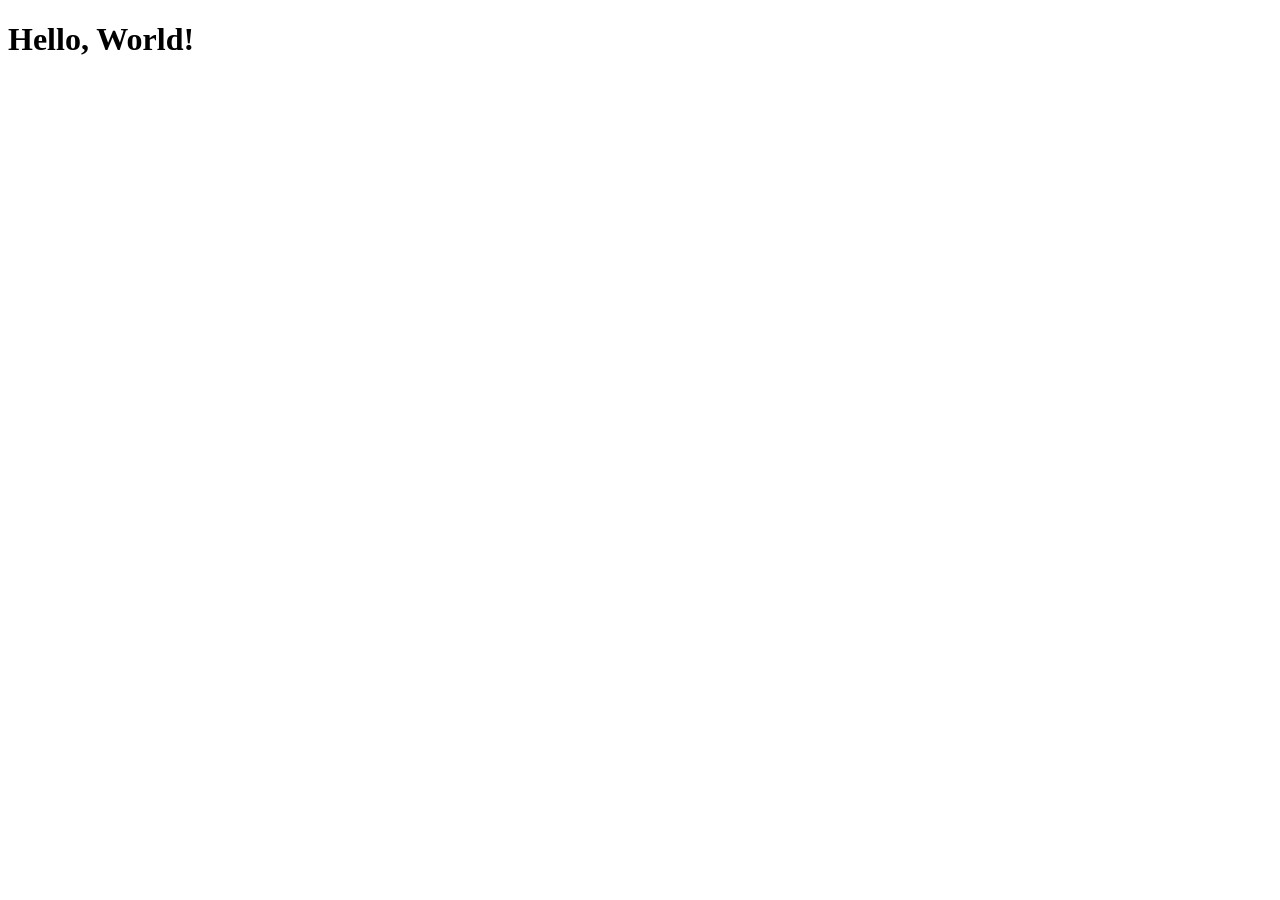
==== Lucrarea 1/Lucrarea 1.html @ 7a40691f "Added html files for each project" ====
<!DOCTYPE html>
<html lang="en">
<head>
    <meta charset="UTF-8">
    <meta name="viewport" content="width=device-width, initial-scale=1.0">
    <title>Document</title>
</head>
<body>
    <h1>Hello, World!</h1>
</body>
</html>
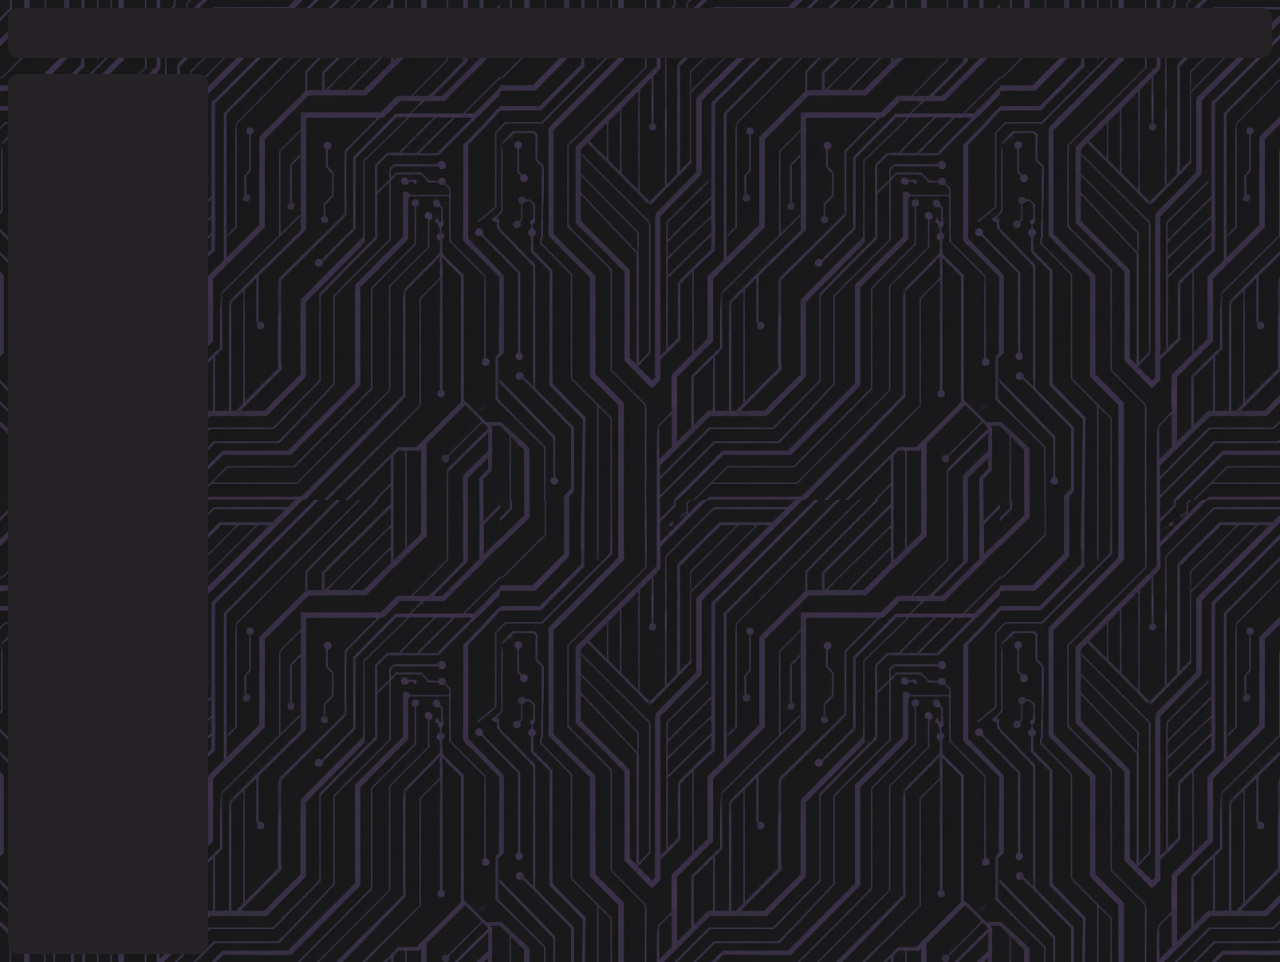
==== commit 5a655e53: "Added a background for lucrarea 1" ====
--- a/Lucrarea 1/Lucrarea 1.html
+++ b/Lucrarea 1/Lucrarea 1.html
@@ -4,8 +4,17 @@
     <meta charset="UTF-8">
     <meta name="viewport" content="width=device-width, initial-scale=1.0">
     <title>Document</title>
+    <link rel="stylesheet" href="Luc1.css">
 </head>
 <body>
-    <h1>Hello, World!</h1>
+    <div class="flex">
+        <div class="header">
+
+        </div>
+
+        <div class="side-menu">
+
+        </div>
+    </div>
 </body>
 </html>
--- a/Lucrarea 1/Luc1.css
+++ b/Lucrarea 1/Luc1.css
@@ -0,0 +1,27 @@
+body{
+    background-color: rgb(17, 17, 17);
+    background-image: url('images/background.png');
+    background-repeat: repeat;
+    background-size: 500px 500px;
+}
+
+.header{
+    background-color: rgb(37, 35, 37);
+    width: 100%;
+    height: 50px;
+    border-radius: 10px;
+}
+
+.side-menu{
+    background-color: rgb(37, 35, 37);
+    position: sticky;
+    height: 55rem;
+    width: 200px;
+    border-radius: 10px;
+    margin-top: 1rem;
+}
+
+.flex{
+    display: flex;
+    flex-direction: column;
+}
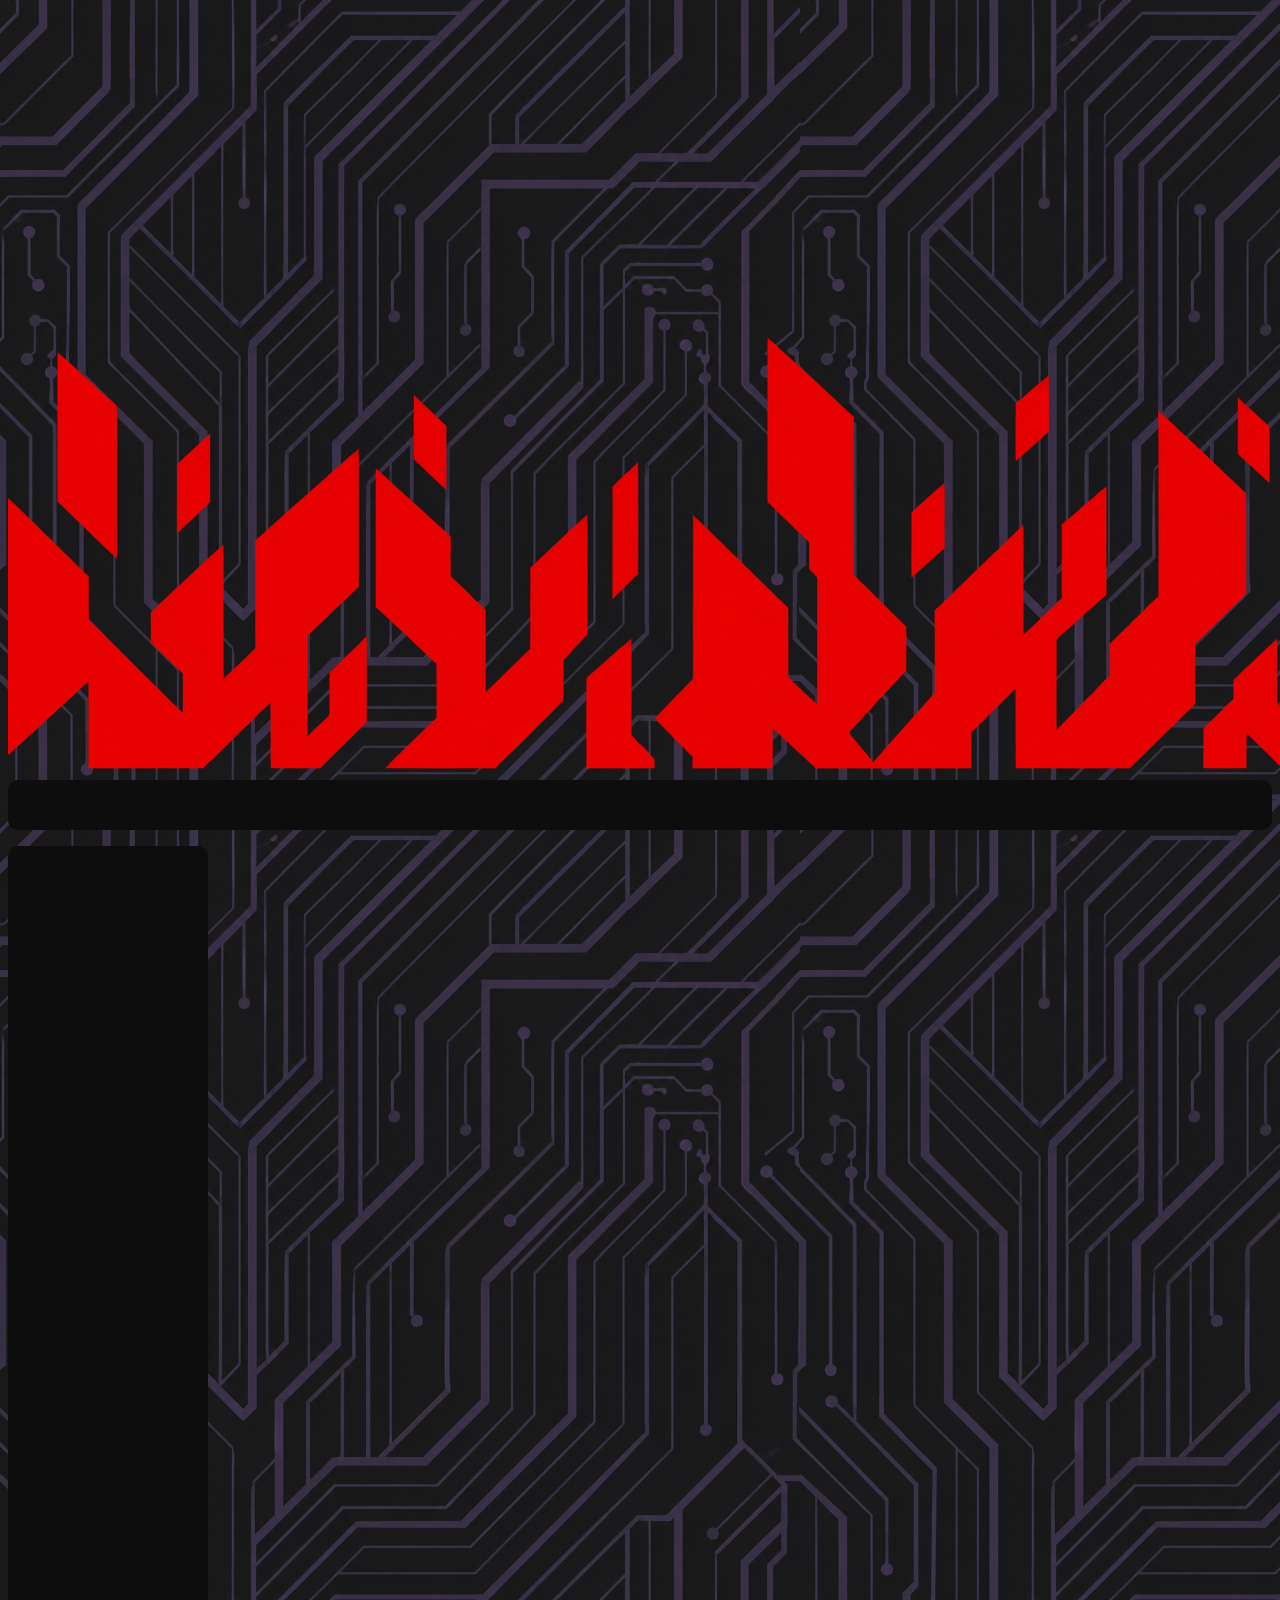
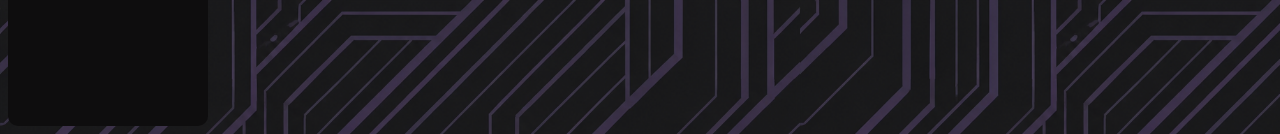
==== commit 318bc1da: "Added background asset" ====
--- a/Lucrarea 1/Lucrarea 1.html
+++ b/Lucrarea 1/Lucrarea 1.html
@@ -7,6 +7,7 @@
     <link rel="stylesheet" href="Luc1.css">
 </head>
 <body>
+    <img src="images/flame.png" alt="" id="flame">
     <div class="flex">
         <div class="header">
 
--- a/Lucrarea 1/Luc1.css
+++ b/Lucrarea 1/Luc1.css
@@ -2,18 +2,19 @@
     background-color: rgb(17, 17, 17);
     background-image: url('images/background.png');
     background-repeat: repeat;
-    background-size: 500px 500px;
+    background-size: 800px 800px;
+
 }
 
 .header{
-    background-color: rgb(37, 35, 37);
+    background-color: #0e0d0e;
     width: 100%;
     height: 50px;
     border-radius: 10px;
 }
 
 .side-menu{
-    background-color: rgb(37, 35, 37);
+    background-color: #0e0d0e;
     position: sticky;
     height: 55rem;
     width: 200px;
